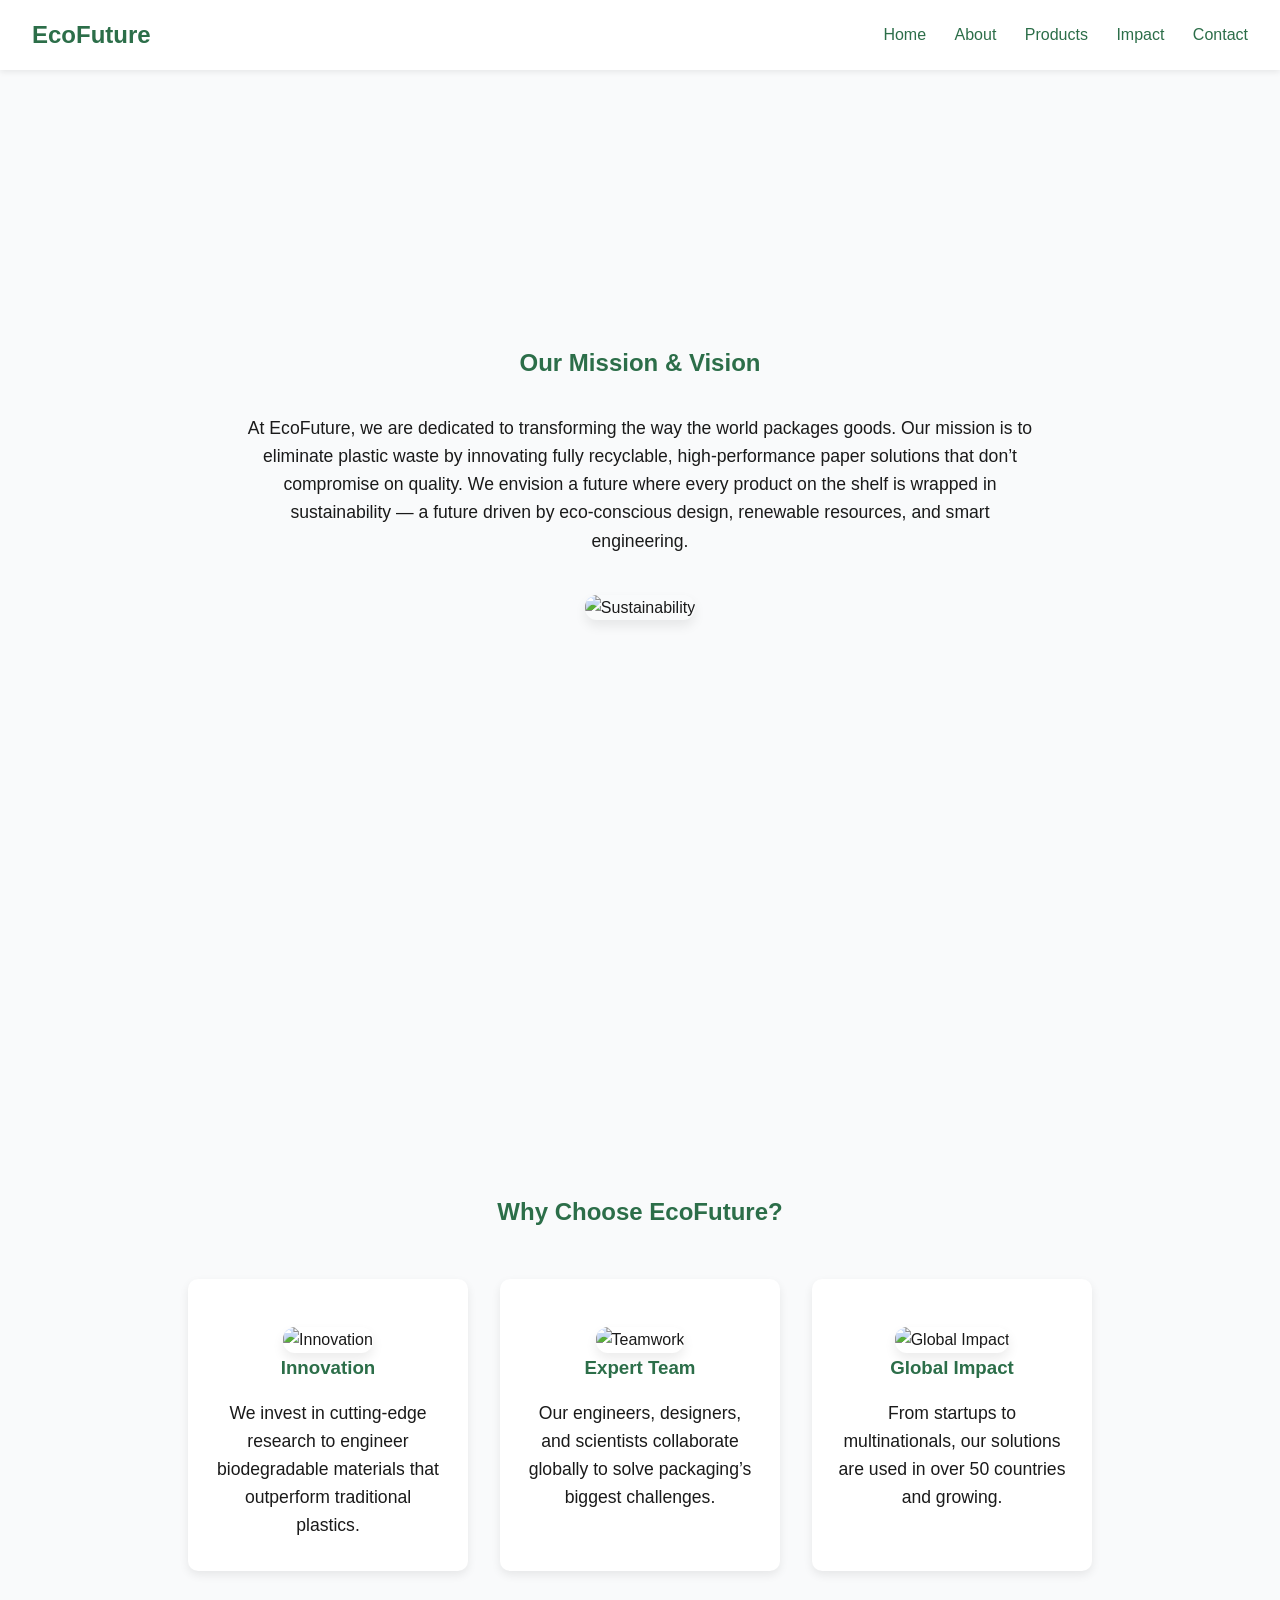
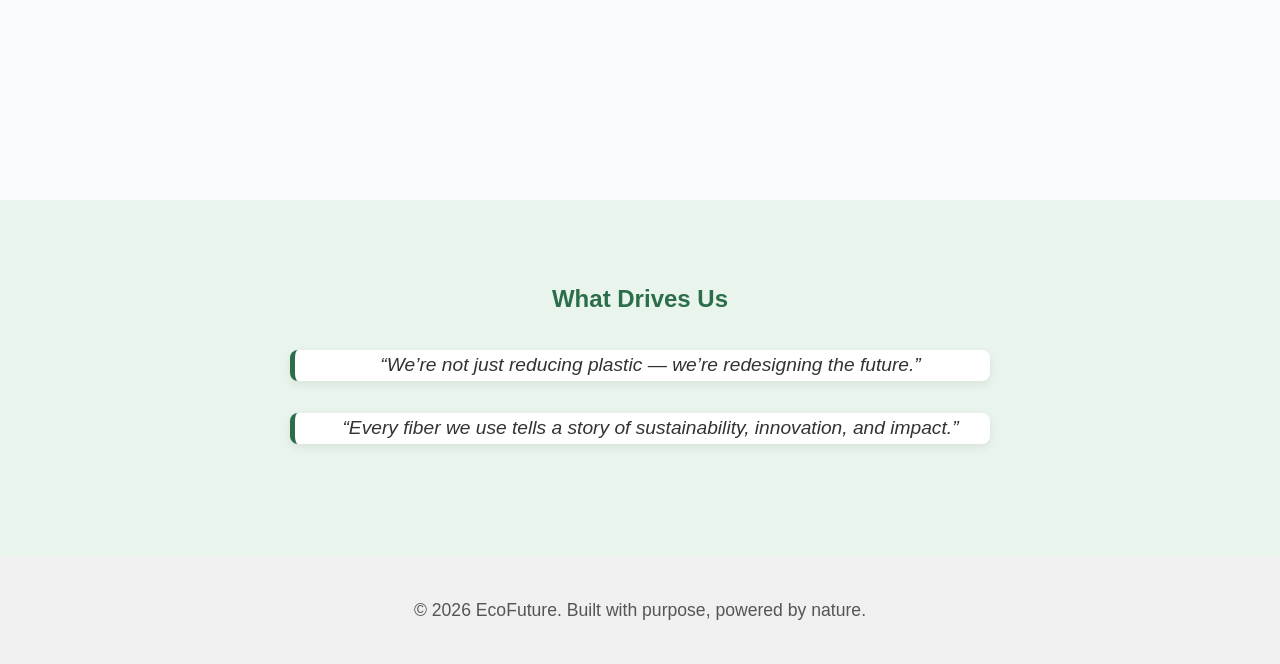
==== about.html @ 81b1b3b9 "Add files via upload" ====
<!-- about.html -->
<!DOCTYPE html>
<html lang="en">
<head>
  <meta charset="UTF-8">
  <meta name="viewport" content="width=device-width, initial-scale=1.0">
  <title>About Us - EcoFuture</title>
  <link rel="stylesheet" href="about.css">
</head>
<body>
  <header class="navbar">
    <div class="logo">EcoFuture</div>
    <nav>
      <a href="index.html">Home</a>
      <a href="about.html">About</a>
      <a href="products.html">Products</a>
      <a href="impact.html">Impact</a>
      <a href="contact.html">Contact</a>
    </nav>
  </header>

  <section class="full-screen">
    <h1 class="fade-in-scale">Our Mission & Vision</h1>
    <p class="fade-in-up" style="max-width: 800px; margin: 1rem auto;">
      At EcoFuture, we are dedicated to transforming the way the world packages goods. Our mission is to eliminate plastic waste by innovating fully recyclable, high-performance paper solutions that don’t compromise on quality. We envision a future where every product on the shelf is wrapped in sustainability — a future driven by eco-conscious design, renewable resources, and smart engineering.
    </p>
    <img src="https://news.sap.com/india/files/2022/08/09/sustainability-banner.jpg" alt="Sustainability" class="fade-in-up" style="max-width: 600px;">
  </section>

  <section class="features full-screen">
    <h2 class="slide-in-left">Why Choose EcoFuture?</h2>
    <div class="feature-grid">
      <div class="feature-item fade-in-up">
        <img src="https://i0.wp.com/www.teachingtimes.com/wp-content/uploads/2018/01/Innovation2-scaled.jpg?fit=2560%2C1708&ssl=1" alt="Innovation">
        <h3>Innovation</h3>
        <p>We invest in cutting-edge research to engineer biodegradable materials that outperform traditional plastics.</p>
      </div>
      <div class="feature-item fade-in-up">
        <img src="https://www.tytil.com/assets/img/tytilNew/our%20team/our-team-banner.jpg" alt="Teamwork">
        <h3>Expert Team</h3>
        <p>Our engineers, designers, and scientists collaborate globally to solve packaging’s biggest challenges.</p>
      </div>
      <div class="feature-item fade-in-up">
        <img src="https://media.istockphoto.com/id/2157860285/photo/a-conceptual-image-of-climate-change.jpg?s=612x612&w=0&k=20&c=kicaeQNTK1v1gWZF2yX7Lk-xnW9bFrwhCeIiJk8eKrI=" alt="Global Impact">
        <h3>Global Impact</h3>
        <p>From startups to multinationals, our solutions are used in over 50 countries and growing.</p>
      </div>
    </div>
  </section>

  <section class="testimonials">
    <h2 class="fade-in-up">What Drives Us</h2>
    <blockquote class="fade-in-scale">“We’re not just reducing plastic — we’re redesigning the future.”</blockquote>
    <blockquote class="fade-in-scale">“Every fiber we use tells a story of sustainability, innovation, and impact.”</blockquote>
  </section>

  <footer>
    <p>&copy; 2026 EcoFuture. Built with purpose, powered by nature.</p>
  </footer>

  <script src="about.js" defer></script>
</body>
</html>
---- about.css ----
/* style.css for About Us page */

:root {
  --primary-color: #2c6e49;
  --accent-color: #57cc99;
  --background: #f9fafb;
  --text-color: #1a1a1a;
  --light: #ffffff;
  --shadow: rgba(0, 0, 0, 0.08);
}

* {
  margin: 0;
  padding: 0;
  box-sizing: border-box;
}

body {
  font-family: 'Segoe UI', sans-serif;
  background-color: var(--background);
  color: var(--text-color);
  scroll-behavior: smooth;
  line-height: 1.6;
}

header.navbar {
  position: fixed;
  top: 0;
  width: 100%;
  padding: 1rem 2rem;
  background: var(--light);
  box-shadow: 0 2px 6px var(--shadow);
  display: flex;
  justify-content: space-between;
  align-items: center;
  z-index: 999;
}

.navbar .logo {
  font-size: 1.5rem;
  font-weight: bold;
  color: var(--primary-color);
}

.navbar nav a {
  margin-left: 1.5rem;
  color: var(--primary-color);
  font-weight: 500;
  text-decoration: none;
  transition: color 0.3s;
}

.navbar nav a:hover {
  color: var(--accent-color);
}

.full-screen {
  min-height: 100vh;
  padding: 8rem 2rem 4rem;
  display: flex;
  flex-direction: column;
  justify-content: center;
  align-items: center;
  text-align: center;
}

h1, h2, h3 {
  color: var(--primary-color);
  margin-bottom: 1rem;
}

p {
  max-width: 800px;
  margin: 0.5rem auto;
  font-size: 1.1rem;
}

img {
  max-width: 100%;
  border-radius: 12px;
  margin-top: 1.5rem;
  box-shadow: 0 6px 12px var(--shadow);
}

.feature-grid {
  display: flex;
  flex-wrap: wrap;
  justify-content: center;
  gap: 2rem;
  margin-top: 2rem;
}

.feature-item {
  background: var(--light);
  border-radius: 10px;
  box-shadow: 0 4px 10px var(--shadow);
  width: 280px;
  padding: 1.5rem;
  transition: transform 0.3s;
  text-align: center;
}

.feature-item:hover {
  transform: translateY(-8px);
}

.testimonials {
  background: #e9f5ec;
  padding: 5rem 2rem;
  text-align: center;
}

.testimonials blockquote {
  max-width: 700px;
  margin: 2rem auto;
  font-style: italic;
  font-size: 1.2rem;
  border-left: 5px solid var(--primary-color);
  padding-left: 1rem;
  color: #333;
  background: #fff;
  border-radius: 8px;
  box-shadow: 0 3px 10px var(--shadow);
}

footer {
  padding: 2rem;
  text-align: center;
  background: #f0f0f0;
  color: #555;
}

/* Animations */
.fade-in {
  opacity: 0;
  transition: opacity 1s ease;
}
.fade-in-up {
  opacity: 0;
  transform: translateY(30px);
  transition: opacity 1s ease, transform 1s ease;
}
.fade-in-scale {
  opacity: 0;
  transform: scale(0.9);
  transition: all 1s ease;
}
.slide-in-left {
  opacity: 0;
  transform: translateX(-50px);
  transition: all 1s ease;
}
.slide-in-right {
  opacity: 0;
  transform: translateX(50px);
  transition: all 1s ease;
}
.bounce-in {
  opacity: 0;
  transform: scale(0.6);
  transition: transform 0.8s cubic-bezier(0.34, 1.56, 0.64, 1), opacity 0.8s ease;
}

.in-view {
  opacity: 1 !important;
  transform: none !important;
}
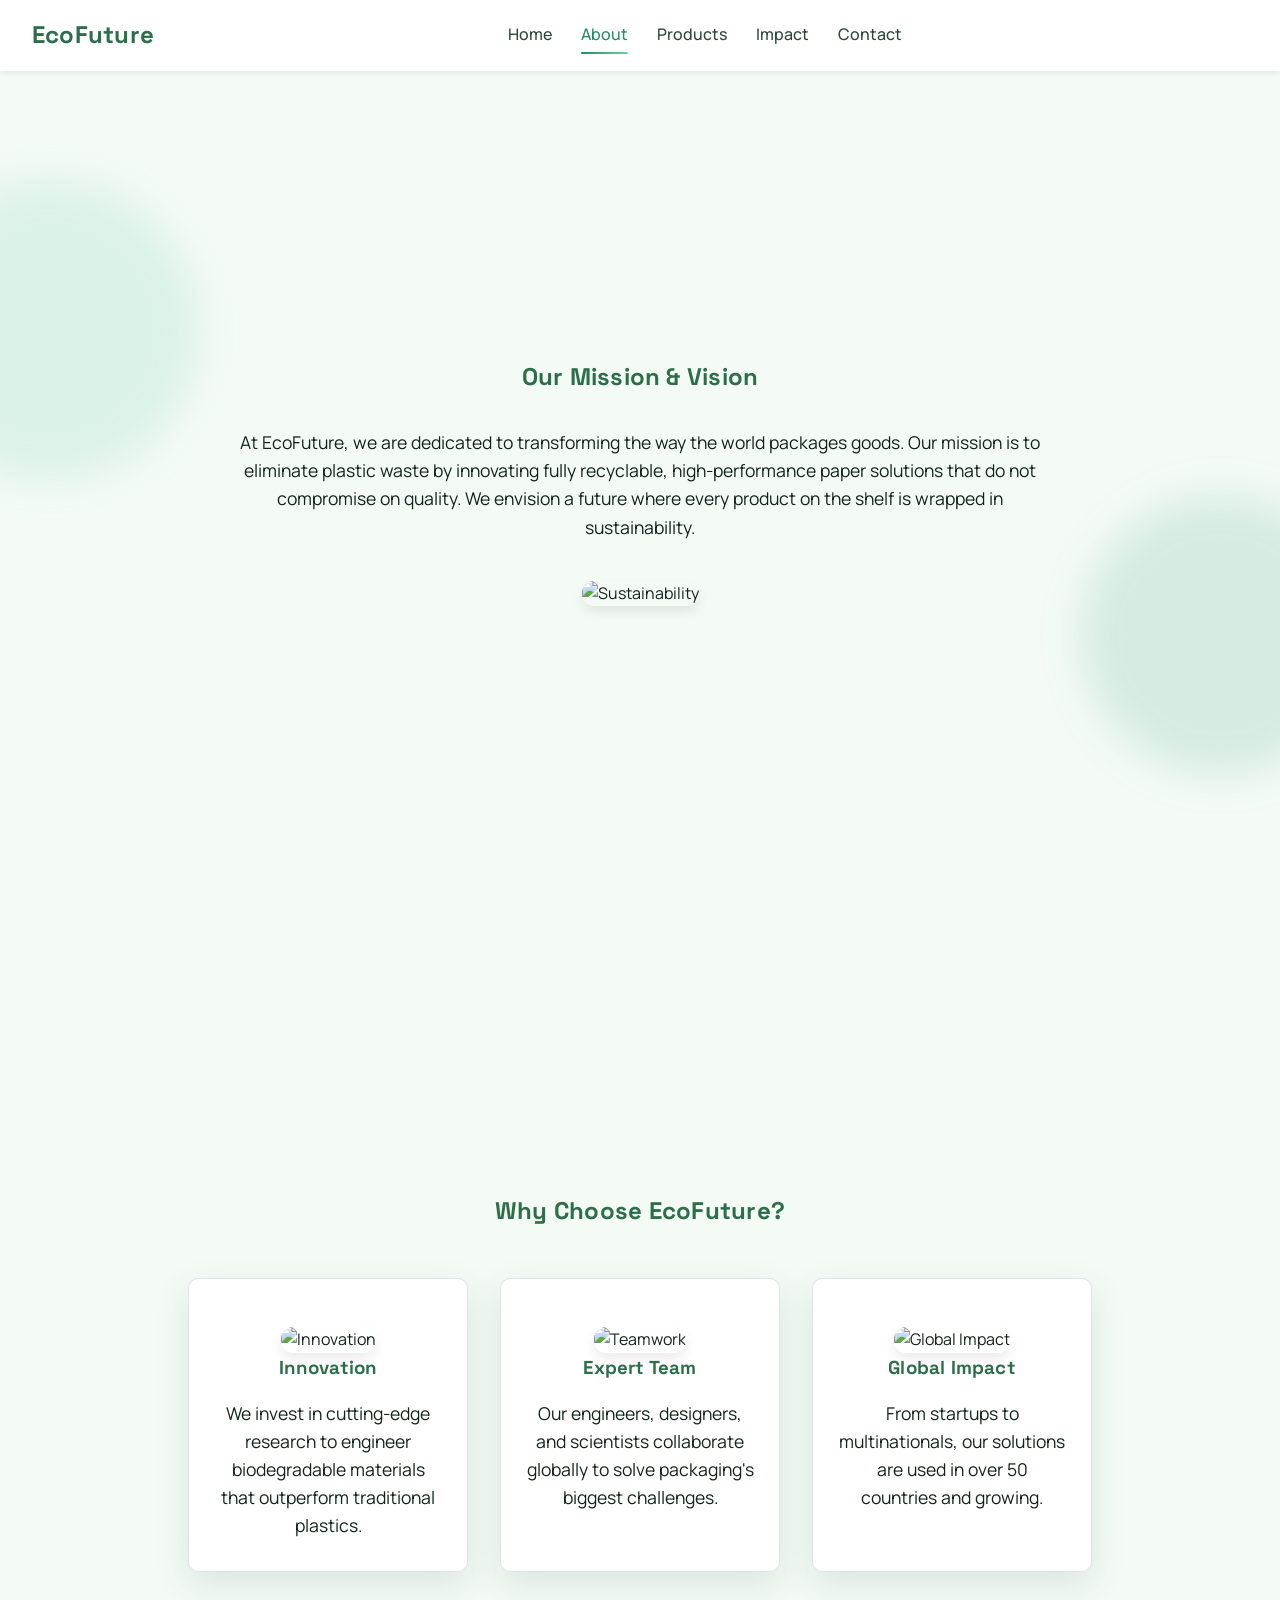
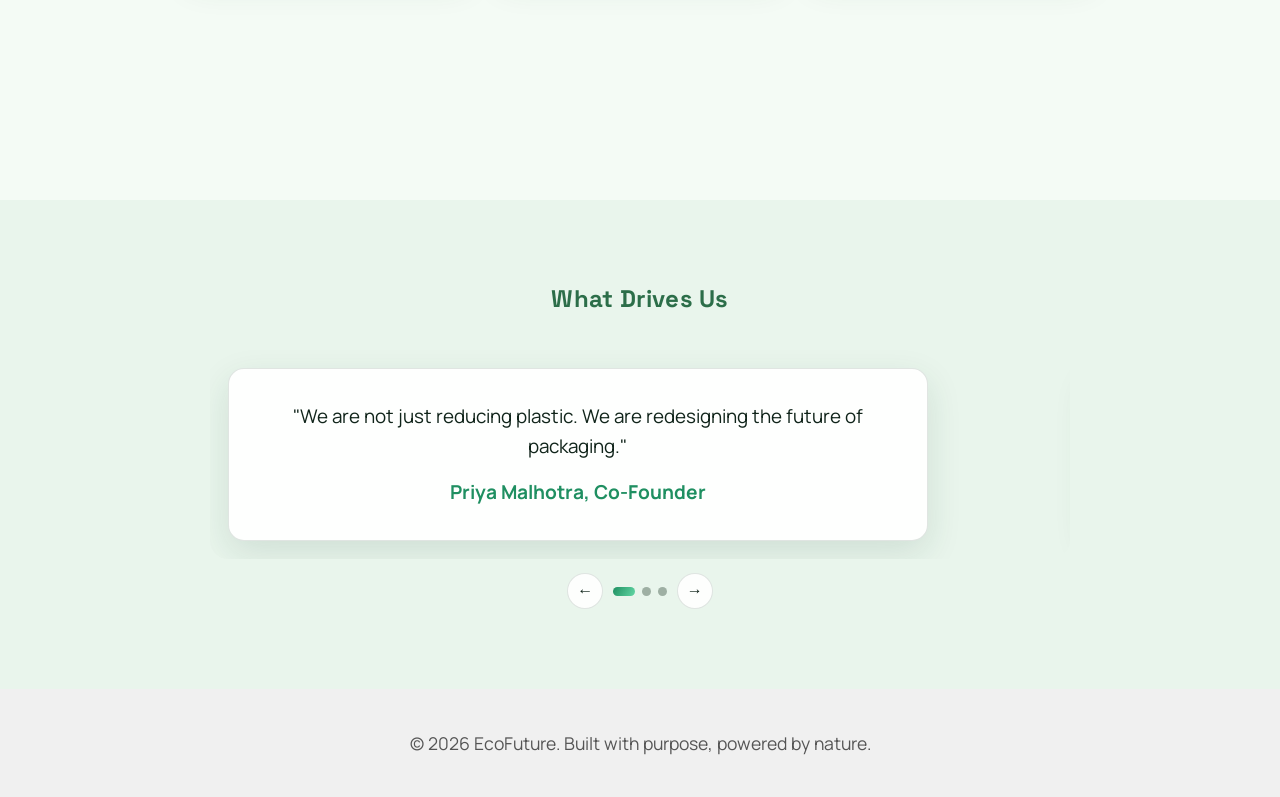
==== commit 04eabd77: "Initial commit: Remove dark mode button and make header constant" ====
--- a/about.html
+++ b/about.html
@@ -1,63 +1,93 @@
-<!-- about.html -->
-<!DOCTYPE html>
-<html lang="en">
-<head>
-  <meta charset="UTF-8">
-  <meta name="viewport" content="width=device-width, initial-scale=1.0">
-  <title>About Us - EcoFuture</title>
-  <link rel="stylesheet" href="about.css">
-</head>
-<body>
-  <header class="navbar">
-    <div class="logo">EcoFuture</div>
-    <nav>
-      <a href="index.html">Home</a>
-      <a href="about.html">About</a>
-      <a href="products.html">Products</a>
-      <a href="impact.html">Impact</a>
-      <a href="contact.html">Contact</a>
-    </nav>
-  </header>
-
-  <section class="full-screen">
-    <h1 class="fade-in-scale">Our Mission & Vision</h1>
-    <p class="fade-in-up" style="max-width: 800px; margin: 1rem auto;">
-      At EcoFuture, we are dedicated to transforming the way the world packages goods. Our mission is to eliminate plastic waste by innovating fully recyclable, high-performance paper solutions that don’t compromise on quality. We envision a future where every product on the shelf is wrapped in sustainability — a future driven by eco-conscious design, renewable resources, and smart engineering.
-    </p>
-    <img src="https://news.sap.com/india/files/2022/08/09/sustainability-banner.jpg" alt="Sustainability" class="fade-in-up" style="max-width: 600px;">
-  </section>
-
-  <section class="features full-screen">
-    <h2 class="slide-in-left">Why Choose EcoFuture?</h2>
-    <div class="feature-grid">
-      <div class="feature-item fade-in-up">
-        <img src="https://i0.wp.com/www.teachingtimes.com/wp-content/uploads/2018/01/Innovation2-scaled.jpg?fit=2560%2C1708&ssl=1" alt="Innovation">
-        <h3>Innovation</h3>
-        <p>We invest in cutting-edge research to engineer biodegradable materials that outperform traditional plastics.</p>
-      </div>
-      <div class="feature-item fade-in-up">
-        <img src="https://www.tytil.com/assets/img/tytilNew/our%20team/our-team-banner.jpg" alt="Teamwork">
-        <h3>Expert Team</h3>
-        <p>Our engineers, designers, and scientists collaborate globally to solve packaging’s biggest challenges.</p>
-      </div>
-      <div class="feature-item fade-in-up">
-        <img src="https://media.istockphoto.com/id/2157860285/photo/a-conceptual-image-of-climate-change.jpg?s=612x612&w=0&k=20&c=kicaeQNTK1v1gWZF2yX7Lk-xnW9bFrwhCeIiJk8eKrI=" alt="Global Impact">
-        <h3>Global Impact</h3>
-        <p>From startups to multinationals, our solutions are used in over 50 countries and growing.</p>
-      </div>
-    </div>
-  </section>
-
-  <section class="testimonials">
-    <h2 class="fade-in-up">What Drives Us</h2>
-    <blockquote class="fade-in-scale">“We’re not just reducing plastic — we’re redesigning the future.”</blockquote>
-    <blockquote class="fade-in-scale">“Every fiber we use tells a story of sustainability, innovation, and impact.”</blockquote>
-  </section>
-
-  <footer>
-    <p>&copy; 2026 EcoFuture. Built with purpose, powered by nature.</p>
-  </footer>
-
-  <script src="about.js" defer></script>
-</body>
-</html>+<!DOCTYPE html>
+<html lang="en">
+<head>
+  <meta charset="UTF-8">
+  <meta name="viewport" content="width=device-width, initial-scale=1.0">
+  <title>About Us - EcoFuture</title>
+  <link rel="stylesheet" href="about.css">
+  <link rel="stylesheet" href="enhancements.css">
+</head>
+<body>
+  <header class="navbar">
+    <div class="logo">EcoFuture</div>
+    <nav aria-label="Primary">
+      <a href="index.html">Home</a>
+      <a href="about.html">About</a>
+      <a href="products.html">Products</a>
+      <a href="impact.html">Impact</a>
+      <a href="contact.html">Contact</a>
+    </nav>
+  </header>
+
+  <section class="full-screen">
+    <h1 class="fade-in-scale">Our Mission & Vision</h1>
+    <p class="fade-in-up" style="max-width: 800px; margin: 1rem auto;">
+      At EcoFuture, we are dedicated to transforming the way the world packages goods. Our mission is to eliminate plastic waste by innovating fully recyclable, high-performance paper solutions that do not compromise on quality. We envision a future where every product on the shelf is wrapped in sustainability.
+    </p>
+    <img src="https://news.sap.com/india/files/2022/08/09/sustainability-banner.jpg" alt="Sustainability" class="fade-in-up" style="max-width: 600px;">
+  </section>
+
+  <section class="features full-screen">
+    <h2 class="slide-in-left">Why Choose EcoFuture?</h2>
+    <div class="feature-grid">
+      <div class="feature-item fade-in-up">
+        <img src="https://i0.wp.com/www.teachingtimes.com/wp-content/uploads/2018/01/Innovation2-scaled.jpg?fit=2560%2C1708&ssl=1" alt="Innovation">
+        <h3>Innovation</h3>
+        <p>We invest in cutting-edge research to engineer biodegradable materials that outperform traditional plastics.</p>
+      </div>
+      <div class="feature-item fade-in-up">
+        <img src="https://www.tytil.com/assets/img/tytilNew/our%20team/our-team-banner.jpg" alt="Teamwork">
+        <h3>Expert Team</h3>
+        <p>Our engineers, designers, and scientists collaborate globally to solve packaging's biggest challenges.</p>
+      </div>
+      <div class="feature-item fade-in-up">
+        <img src="https://media.istockphoto.com/id/2157860285/photo/a-conceptual-image-of-climate-change.jpg?s=612x612&w=0&k=20&c=kicaeQNTK1v1gWZF2yX7Lk-xnW9bFrwhCeIiJk8eKrI=" alt="Global Impact">
+        <h3>Global Impact</h3>
+        <p>From startups to multinationals, our solutions are used in over 50 countries and growing.</p>
+      </div>
+    </div>
+  </section>
+
+  <section class="testimonials">
+    <h2 class="fade-in-up">What Drives Us</h2>
+
+    <div class="testimonial-carousel fade-in-up" aria-label="Testimonials slider">
+      <div class="testimonial-viewport">
+        <div class="testimonial-track">
+          <article class="testimonial-slide">
+            <blockquote>
+              <p>"We are not just reducing plastic. We are redesigning the future of packaging."</p>
+              <cite>Priya Malhotra, Co-Founder</cite>
+            </blockquote>
+          </article>
+          <article class="testimonial-slide">
+            <blockquote>
+              <p>"Every fiber we use tells a story of sustainability, innovation, and measurable impact."</p>
+              <cite>Arjun Verma, Sustainability Director</cite>
+            </blockquote>
+          </article>
+          <article class="testimonial-slide">
+            <blockquote>
+              <p>"EcoFuture helped us shift 78% of our packaging portfolio to recyclable formats in under a year."</p>
+              <cite>Maya Foods, Client Partner</cite>
+            </blockquote>
+          </article>
+        </div>
+      </div>
+
+      <div class="testimonial-controls">
+        <button class="carousel-btn" type="button" data-action="prev" aria-label="Previous testimonial">&#8592;</button>
+        <div class="carousel-dots" aria-label="Select testimonial"></div>
+        <button class="carousel-btn" type="button" data-action="next" aria-label="Next testimonial">&#8594;</button>
+      </div>
+    </div>
+  </section>
+
+  <footer>
+    <p>&copy; 2026 EcoFuture. Built with purpose, powered by nature.</p>
+  </footer>
+
+  <script src="enhancements.js" defer></script>
+  <script src="about.js" defer></script>
+</body>
+</html>
--- a/enhancements.css
+++ b/enhancements.css
@@ -0,0 +1,527 @@
+@import url('https://fonts.googleapis.com/css2?family=Manrope:wght@400;500;600;700&family=Space+Grotesk:wght@500;600;700&display=swap');
+
+:root {
+  --font-heading: 'Space Grotesk', sans-serif;
+  --font-body: 'Manrope', sans-serif;
+  --surface-0: #f4fbf5;
+  --surface-1: #ffffff;
+  --surface-2: #ecf7ef;
+  --text-1: #10241a;
+  --text-2: #2c4638;
+  --brand-1: #1f8f61;
+  --brand-2: #63d7a5;
+  --brand-3: #e8fff3;
+  --border-soft: rgba(10, 40, 28, 0.12);
+  --shadow-soft: 0 12px 35px rgba(25, 72, 52, 0.12);
+  --shadow-lift: 0 16px 38px rgba(18, 58, 41, 0.2);
+}
+
+
+
+body {
+  font-family: var(--font-body);
+  color: var(--text-1);
+  background:
+    radial-gradient(1200px 600px at -10% -10%, rgba(89, 209, 154, 0.22), transparent 50%),
+    radial-gradient(1000px 520px at 110% -20%, rgba(72, 176, 130, 0.2), transparent 45%),
+    var(--surface-0);
+  position: relative;
+  opacity: 0;
+  transform: translateY(10px);
+  transition: opacity 0.45s ease, transform 0.45s ease;
+}
+
+body::before,
+body::after {
+  content: '';
+  position: fixed;
+  z-index: 0;
+  pointer-events: none;
+  border-radius: 999px;
+  filter: blur(20px);
+}
+
+body::before {
+  width: 300px;
+  height: 300px;
+  left: -100px;
+  top: 20vh;
+  background: rgba(96, 200, 156, 0.16);
+}
+
+body::after {
+  width: 280px;
+  height: 280px;
+  right: -80px;
+  top: 55vh;
+  background: rgba(35, 146, 102, 0.14);
+}
+
+body.page-ready {
+  opacity: 1;
+  transform: translateY(0);
+}
+
+body.page-exit {
+  opacity: 0;
+  transform: translateY(-8px);
+}
+
+h1,
+h2,
+h3,
+.navbar .logo {
+  font-family: var(--font-heading);
+  letter-spacing: 0.01em;
+}
+
+section,
+header,
+footer {
+  position: relative;
+  z-index: 1;
+}
+
+.navbar {
+  backdrop-filter: saturate(150%) blur(10px);
+  background-color: color-mix(in srgb, var(--surface-1) 88%, transparent);
+  border-bottom: 1px solid transparent;
+  transition:
+    transform 0.35s ease,
+    background-color 0.35s ease,
+    border-color 0.35s ease,
+    box-shadow 0.35s ease;
+}
+
+.navbar.navbar-scrolled {
+  background-color: color-mix(in srgb, var(--surface-1) 92%, transparent);
+  border-color: var(--border-soft);
+  box-shadow: 0 8px 24px rgba(10, 30, 20, 0.15);
+}
+
+.navbar.navbar-hidden {
+  transform: translateY(-110%);
+}
+
+.navbar nav {
+  display: flex;
+  align-items: center;
+  gap: 0.3rem;
+}
+
+.navbar nav a {
+  position: relative;
+  color: var(--text-2);
+  transition: color 0.25s ease;
+}
+
+.navbar nav a::after {
+  content: '';
+  position: absolute;
+  left: 0;
+  right: 0;
+  bottom: -0.35rem;
+  height: 2px;
+  border-radius: 99px;
+  background: linear-gradient(90deg, var(--brand-1), var(--brand-2));
+  transform: scaleX(0);
+  transform-origin: left;
+  transition: transform 0.22s ease;
+}
+
+.navbar nav a:hover,
+.navbar nav a[aria-current='page'] {
+  color: var(--brand-1);
+}
+
+.navbar nav a:hover::after,
+.navbar nav a[aria-current='page']::after {
+  transform: scaleX(1);
+}
+
+.navbar-actions {
+  display: flex;
+  align-items: center;
+  gap: 0.6rem;
+  margin-left: 1rem;
+}
+
+.nav-toggle {
+  border: 1px solid var(--border-soft);
+  background: color-mix(in srgb, var(--surface-1) 85%, transparent);
+  color: var(--text-1);
+  border-radius: 999px;
+  height: 38px;
+  min-width: 38px;
+  padding: 0;
+  display: none;
+  flex-direction: column;
+  align-items: center;
+  justify-content: center;
+  cursor: pointer;
+  transition: background-color 0.25s ease, border-color 0.25s ease, transform 0.2s ease;
+  gap: 4px;
+}
+
+.nav-toggle:hover {
+  transform: translateY(-1px);
+  border-color: color-mix(in srgb, var(--brand-1) 35%, var(--border-soft));
+}
+
+.nav-toggle span {
+  width: 17px;
+  height: 2px;
+  border-radius: 6px;
+  background: currentColor;
+  transition: transform 0.25s ease, opacity 0.25s ease;
+}
+
+.navbar.nav-open .nav-toggle span:nth-child(1) {
+  transform: translateY(6px) rotate(45deg);
+}
+
+.navbar.nav-open .nav-toggle span:nth-child(2) {
+  opacity: 0;
+}
+
+.navbar.nav-open .nav-toggle span:nth-child(3) {
+  transform: translateY(-6px) rotate(-45deg);
+}
+
+.feature-item,
+.stat,
+.impact-card,
+.case,
+.contact-form {
+  border: 1px solid var(--border-soft);
+  box-shadow: var(--shadow-soft);
+  transition: transform 0.35s ease, box-shadow 0.35s ease, border-color 0.35s ease;
+  position: relative;
+  overflow: hidden;
+}
+
+.feature-item::before,
+.stat::before,
+.impact-card::before,
+.case::before,
+.contact-form::before {
+  content: '';
+  position: absolute;
+  inset: -90% 15% auto;
+  height: 180px;
+  background: radial-gradient(circle, rgba(100, 215, 168, 0.22), transparent 70%);
+  transform: translateY(-20px);
+  opacity: 0;
+  transition: opacity 0.35s ease, transform 0.35s ease;
+  pointer-events: none;
+}
+
+.feature-item:hover,
+.stat:hover,
+.impact-card:hover,
+.case:hover {
+  transform: translateY(-10px) scale(1.015);
+  box-shadow: var(--shadow-lift);
+  border-color: color-mix(in srgb, var(--brand-1) 40%, var(--border-soft));
+}
+
+.feature-item:hover::before,
+.stat:hover::before,
+.impact-card:hover::before,
+.case:hover::before {
+  opacity: 1;
+  transform: translateY(0);
+}
+
+#product-search {
+  border: 1px solid var(--border-soft) !important;
+  box-shadow: 0 8px 20px rgba(16, 53, 36, 0.08);
+  background: color-mix(in srgb, var(--surface-1) 95%, transparent);
+  color: var(--text-1);
+  width: min(90vw, 360px) !important;
+}
+
+.filter-controls {
+  display: flex;
+  flex-wrap: wrap;
+  justify-content: center;
+  gap: 0.65rem;
+  margin: 1.1rem auto 0;
+  max-width: 980px;
+  padding: 0 1rem;
+}
+
+.filter-btn {
+  border: 1px solid var(--border-soft);
+  background: color-mix(in srgb, var(--surface-1) 88%, transparent);
+  color: var(--text-2);
+  border-radius: 999px;
+  padding: 0.55rem 1rem;
+  font-size: 0.9rem;
+  font-weight: 700;
+  cursor: pointer;
+  transition: all 0.25s ease;
+}
+
+.filter-btn:hover {
+  color: var(--brand-1);
+  border-color: color-mix(in srgb, var(--brand-1) 35%, var(--border-soft));
+}
+
+.filter-btn.is-active {
+  background: linear-gradient(120deg, var(--brand-1), var(--brand-2));
+  color: #ffffff;
+  border-color: transparent;
+  box-shadow: 0 8px 20px rgba(44, 132, 95, 0.28);
+}
+
+#filter-status {
+  margin-top: 0.8rem;
+  color: var(--text-2);
+  font-size: 0.92rem;
+}
+
+.is-hidden {
+  display: none !important;
+}
+
+.testimonial-carousel {
+  max-width: 860px;
+  margin: 2rem auto 0;
+  position: relative;
+}
+
+.testimonial-viewport {
+  overflow: hidden;
+  border-radius: 18px;
+}
+
+.testimonial-track {
+  display: flex;
+  transition: transform 0.45s ease;
+}
+
+.testimonial-slide {
+  min-width: 100%;
+  padding: 1.1rem;
+  box-sizing: border-box;
+}
+
+.testimonial-slide blockquote {
+  margin: 0;
+  border-left: 0;
+  border-radius: 16px;
+  background: color-mix(in srgb, var(--surface-1) 95%, var(--brand-3));
+  border: 1px solid var(--border-soft);
+  box-shadow: var(--shadow-soft);
+  padding: 2rem;
+  font-style: normal;
+}
+
+.testimonial-slide p {
+  margin: 0;
+  font-size: clamp(1rem, 2vw, 1.18rem);
+  color: var(--text-1);
+}
+
+.testimonial-slide cite {
+  margin-top: 1rem;
+  display: inline-block;
+  font-style: normal;
+  font-weight: 700;
+  color: var(--brand-1);
+}
+
+.testimonial-controls {
+  margin-top: 0.9rem;
+  display: flex;
+  justify-content: center;
+  align-items: center;
+  gap: 0.6rem;
+}
+
+.carousel-btn {
+  width: 36px;
+  height: 36px;
+  border-radius: 999px;
+  border: 1px solid var(--border-soft);
+  background: color-mix(in srgb, var(--surface-1) 88%, transparent);
+  color: var(--text-1);
+  font-size: 1rem;
+  cursor: pointer;
+}
+
+.carousel-dots {
+  display: inline-flex;
+  gap: 0.45rem;
+}
+
+.carousel-dot {
+  width: 9px;
+  height: 9px;
+  border-radius: 999px;
+  border: 0;
+  background: color-mix(in srgb, var(--text-2) 40%, transparent);
+  cursor: pointer;
+  padding: 0;
+}
+
+.carousel-dot.is-active {
+  width: 22px;
+  background: linear-gradient(120deg, var(--brand-1), var(--brand-2));
+}
+
+.contact-form {
+  background: color-mix(in srgb, var(--surface-1) 92%, transparent);
+}
+
+.form-group {
+  position: relative;
+}
+
+.form-error {
+  color: #b42318;
+  font-size: 0.82rem;
+  margin-top: 0.42rem;
+  min-height: 1em;
+}
+
+input.input-invalid,
+select.input-invalid {
+  border-color: #de4c4c !important;
+  box-shadow: 0 0 0 3px rgba(222, 76, 76, 0.15);
+}
+
+.form-success {
+  margin-top: 1rem;
+  border-radius: 12px;
+  border: 1px solid color-mix(in srgb, var(--brand-1) 35%, var(--border-soft));
+  background: color-mix(in srgb, var(--brand-3) 70%, var(--surface-1));
+  color: var(--text-1);
+  display: none;
+  align-items: center;
+  justify-content: center;
+  gap: 0.8rem;
+  padding: 0.9rem 1rem;
+}
+
+.form-success.is-visible {
+  display: flex;
+  animation: formSuccessPop 0.45s ease;
+}
+
+.success-check {
+  width: 22px;
+  height: 22px;
+  border-radius: 999px;
+  background: linear-gradient(120deg, var(--brand-1), var(--brand-2));
+  color: #fff;
+  display: inline-flex;
+  align-items: center;
+  justify-content: center;
+  font-size: 0.8rem;
+  font-weight: 700;
+}
+
+@keyframes formSuccessPop {
+  from {
+    transform: translateY(8px) scale(0.96);
+    opacity: 0;
+  }
+  to {
+    transform: translateY(0) scale(1);
+    opacity: 1;
+  }
+}
+
+body[data-theme='dark'] .call-to-action {
+  background: linear-gradient(130deg, #173224, #1e4832);
+}
+
+body[data-theme='dark'] footer {
+  background: #101b15;
+  color: #b5d0bf;
+}
+
+body[data-theme='dark'] .navbar nav a,
+body[data-theme='dark'] .theme-toggle,
+body[data-theme='dark'] .nav-toggle {
+  color: #d6f0e1;
+}
+
+body[data-theme='dark'] .feature-item,
+body[data-theme='dark'] .impact-card,
+body[data-theme='dark'] .case,
+body[data-theme='dark'] .stat,
+body[data-theme='dark'] .contact-form,
+body[data-theme='dark'] .testimonials blockquote,
+body[data-theme='dark'] .testimonial-slide blockquote,
+body[data-theme='dark'] .timeline-list li {
+  background: color-mix(in srgb, var(--surface-1) 92%, transparent) !important;
+  color: var(--text-1);
+}
+
+body[data-theme='dark'] .contact-section,
+body[data-theme='dark'] .full-screen,
+body[data-theme='dark'] .features,
+body[data-theme='dark'] .impact-metrics,
+body[data-theme='dark'] .timeline,
+body[data-theme='dark'] .gallery,
+body[data-theme='dark'] .case-studies,
+body[data-theme='dark'] .charts,
+body[data-theme='dark'] .testimonials {
+  background: transparent !important;
+}
+
+@media (max-width: 900px) {
+  .navbar {
+    flex-direction: row;
+    flex-wrap: wrap;
+    align-items: center;
+    gap: 0.5rem;
+  }
+
+  .nav-toggle {
+    display: inline-flex;
+  }
+
+  .navbar nav.nav-links {
+    order: 3;
+    width: 100%;
+    display: grid;
+    gap: 0;
+    max-height: 0;
+    overflow: hidden;
+    transition: max-height 0.35s ease, padding-top 0.35s ease;
+    margin-top: 0;
+  }
+
+  .navbar.nav-open nav.nav-links {
+    max-height: 320px;
+    padding-top: 0.7rem;
+  }
+
+  .navbar nav.nav-links a {
+    margin: 0;
+    padding: 0.72rem 0.2rem;
+    border-bottom: 1px dashed var(--border-soft);
+  }
+
+  .navbar nav.nav-links a::after {
+    display: none;
+  }
+}
+
+@media (prefers-reduced-motion: reduce) {
+  * {
+    animation-duration: 0.01ms !important;
+    animation-iteration-count: 1 !important;
+    transition-duration: 0.01ms !important;
+    scroll-behavior: auto !important;
+  }
+
+  body {
+    opacity: 1;
+    transform: none;
+  }
+}
